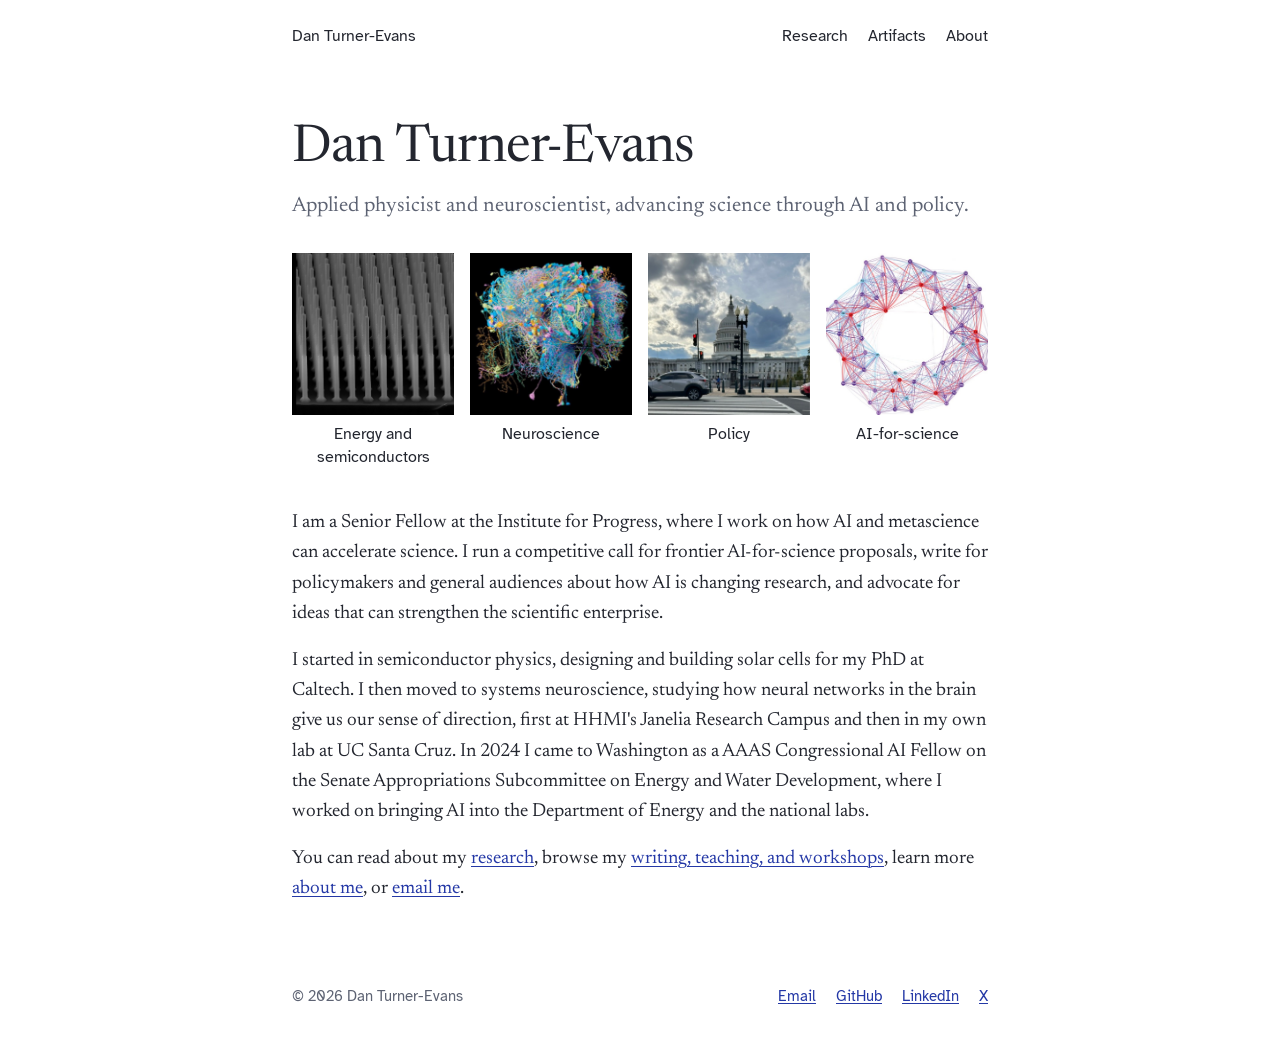
==== docs/index.html @ 0b2131c2 "Add personal website Static site for GitHub Pages, served from docs/: title page, Research (AI-for-s" ====
<!doctype html>
<html lang="en">
<head>
  <meta charset="utf-8">
  <meta name="viewport" content="width=device-width, initial-scale=1">
  <title>Dan Turner-Evans</title>
  <meta name="description" content="Dan Turner-Evans works on how AI can accelerate scientific discovery, with a background in science policy, neuroscience, and semiconductors.">
  <link rel="preconnect" href="https://fonts.googleapis.com">
  <link rel="preconnect" href="https://fonts.gstatic.com" crossorigin>
  <link rel="stylesheet" href="https://fonts.googleapis.com/css2?family=Atkinson+Hyperlegible&amp;family=Newsreader:ital,opsz,wght@0,6..72,400;0,6..72,600;1,6..72,400&amp;display=swap">
  <link rel="stylesheet" href="style.css">
</head>
<body>
  <header class="site-header">
    <div class="wrap">
      <a href="index.html">Dan Turner-Evans</a>
      <nav aria-label="Main">
        <a href="research.html">Research</a>
        <a href="artifacts.html">Artifacts</a>
        <a href="about.html">About</a>
      </nav>
    </div>
  </header>
  <main class="wrap">
    <div class="home">
      <div>
        <h1>Dan Turner-Evans</h1>
        <p class="lede">Applied physicist and neuroscientist, advancing science through AI and policy.</p>
        <ul class="fields">
          <li>
            <a href="research.html#semiconductors">
              <img src="assets/semiconductors.jpg" width="654" height="654" alt="Electron micrograph of an array of silicon microwires">
              <span>Energy and semiconductors</span>
            </a>
          </li>
          <li>
            <a href="research.html#neuroscience">
              <img src="assets/neuroscience.jpg" width="704" height="674" alt="Rendering of densely tangled neurons in bright colors on black">
              <span>Neuroscience</span>
            </a>
          </li>
          <li>
            <a href="artifacts.html">
              <img src="assets/policy.jpg" width="676" height="674" alt="The US Capitol under a cloudy sky">
              <span>Policy</span>
            </a>
          </li>
          <li>
            <a href="research.html#ai-for-science">
              <img src="assets/ai-for-science.jpg" width="797" height="730" alt="Network diagram of labeled nodes connected in a ring">
              <span>AI-for-science</span>
            </a>
          </li>
        </ul>
        <p>I am a Senior Fellow at the Institute for Progress, where I work on how AI and metascience can accelerate science. I run a competitive call for frontier AI-for-science proposals, write for policymakers and general audiences about how AI is changing research, and advocate for ideas that can strengthen the scientific enterprise.</p>
        <p>I started in semiconductor physics, designing and building solar cells for my PhD at Caltech. I then moved to systems neuroscience, studying how neural networks in the brain give us our sense of direction, first at HHMI's Janelia Research Campus and then in my own lab at UC Santa Cruz. In 2024 I came to Washington as a AAAS Congressional AI Fellow on the Senate Appropriations Subcommittee on Energy and Water Development, where I worked on bringing AI into the Department of Energy and the national labs.</p>
        <p>You can read about my <a href="research.html">research</a>, browse my <a href="artifacts.html">writing, teaching, and workshops</a>, learn more <a href="about.html">about me</a>, or <a href="mailto:dan.turner.evans@pm.me">email me</a>.</p>
      </div>
    </div>
  </main>
  <footer class="site-footer">
    <div class="wrap">
      <span>© 2026 Dan Turner-Evans</span>
      <nav aria-label="Contact">
        <a href="mailto:dan.turner.evans@pm.me">Email</a>
        <a href="https://github.com/DanTurner-Evans">GitHub</a>
        <a href="https://www.linkedin.com/in/danturnerevans/">LinkedIn</a>
        <a href="https://x.com/DanTurnerEvans">X</a>
      </nav>
    </div>
  </footer>
</body>
</html>
---- docs/style.css ----
:root {
  --paper: #ffffff;
  --ink: #23262f;
  --muted: #5d6373;
  --paint: #2438a6;
  --rule: #dfe1e8;
  --serif: "Newsreader", Georgia, "Times New Roman", serif;
  --sans: "Atkinson Hyperlegible", "Helvetica Neue", Arial, sans-serif;
}

* { box-sizing: border-box; }

html { -webkit-text-size-adjust: 100%; }

body {
  margin: 0;
  background: var(--paper);
  color: var(--ink);
  font: 400 1.1875rem/1.6 var(--serif);
}

.wrap {
  max-width: 46rem;
  margin: 0 auto;
  padding: 0 1.25rem;
}

a {
  color: var(--paint);
  text-decoration-thickness: 1px;
  text-underline-offset: 0.16em;
}

a:hover { text-decoration-thickness: 2px; }

a:focus-visible {
  outline: 2px solid var(--paint);
  outline-offset: 2px;
}

h1, h2, h3 {
  font-family: var(--serif);
  font-weight: 400;
  line-height: 1.15;
  margin: 0;
}

h1 { font-size: 3.25rem; letter-spacing: -0.015em; }
h2 { font-size: 2.25rem; letter-spacing: -0.01em; margin-top: 3rem; margin-bottom: 0.75rem; }
h3 { font-size: 1.4375rem; margin-top: 2.5rem; margin-bottom: 0.5rem; }

p { margin: 0 0 1rem; }

ul { margin: 0 0 1rem; padding-left: 1.2rem; }
li { margin-bottom: 0.5rem; }

cite { font-style: italic; }

/* Header and footer */

.site-header .wrap {
  display: flex;
  flex-wrap: wrap;
  justify-content: space-between;
  gap: 0.25rem 1.5rem;
  padding-top: 1.5rem;
  padding-bottom: 1.5rem;
  font: 400 1rem/1.5 var(--sans);
}

.site-header a { color: var(--ink); text-decoration: none; }
.site-header a:hover { color: var(--paint); }
.site-header nav { display: flex; flex-wrap: wrap; gap: 0.25rem 1.25rem; }
.site-header nav a[aria-current="page"] { color: var(--paint); }

.site-footer {
  margin-top: 5rem;
  padding-bottom: 2.5rem;
  color: var(--muted);
  font: 400 0.9375rem/1.5 var(--sans);
}

.site-footer .wrap { display: flex; flex-wrap: wrap; justify-content: space-between; gap: 0.25rem 1.5rem; }
.site-footer nav { display: flex; flex-wrap: wrap; gap: 0.25rem 1.25rem; }

/* Page openings */

.opening { margin-top: 3rem; margin-bottom: 3rem; }
.opening .lede { margin-top: 0.75rem; color: var(--muted); font-size: 1.3125rem; line-height: 1.4; }

/* Title page */

.home { margin-top: 3rem; }
.home .lede { margin: 0.75rem 0 2rem; color: var(--muted); font-size: 1.3125rem; line-height: 1.4; }

.fields {
  display: grid;
  grid-template-columns: repeat(4, 1fr);
  gap: 1rem;
  margin: 0 0 2.5rem;
  padding: 0;
  list-style: none;
}

.fields li { margin: 0; text-align: center; }
.fields a { display: block; color: var(--ink); text-decoration: none; font: 400 1rem/1.4 var(--sans); }
.fields a:hover span { color: var(--paint); text-decoration: underline; }
.fields img { display: block; width: 100%; height: auto; aspect-ratio: 1; object-fit: cover; margin-bottom: 0.5rem; }

/* About page */

.docs { margin-top: 1rem; font: 400 1rem/1.5 var(--sans); }

.album { display: grid; grid-template-columns: repeat(3, 1fr); gap: 1.5rem; }
.album figure { margin: 0; }
.album img { display: block; width: 100%; height: auto; }
.album figcaption { margin-top: 0.625rem; color: var(--muted); font: 400 0.9375rem/1.5 var(--sans); }

/* Research page */

.jump { display: flex; flex-wrap: wrap; gap: 0.25rem 1.25rem; font: 400 1rem/1.5 var(--sans); }

.field { margin-top: 4.5rem; }
.field > h2 { margin-top: 0; margin-bottom: 1.25rem; }

.plate { margin: 2.5rem 0; }
.plate img {
  display: block;
  width: 100%;
  height: auto;
}
.plate figcaption { margin-top: 0.75rem; color: var(--muted); font: 400 0.9375rem/1.5 var(--sans); }

/* Publication lists start collapsed; the summary heading toggles them. */

.pubs { margin-top: 2.5rem; }
.pubs > summary { cursor: pointer; color: var(--ink); }
.pubs > summary::marker { color: var(--paint); }
.pubs > summary h3 { display: inline; margin: 0; }
.pubs > summary:hover h3 { color: var(--paint); }
.pubs > summary:focus-visible { outline: 2px solid var(--paint); outline-offset: 4px; }
.pubs[open] > summary { margin-bottom: 0.5rem; }

/* Publication lists */

.papers { margin: 1.25rem 0 0; padding: 0; list-style: none; }
.paper { margin-bottom: 1.75rem; }

.entry { grid-column: 2; }

.entry { font-size: 1.0625rem; line-height: 1.45; }
.entry .title { display: block; font-size: 1.1875rem; line-height: 1.3; }
.entry .venue { display: block; margin-top: 0.2rem; }
.entry .authors { display: block; margin-top: 0.2rem; color: var(--muted); font-size: 1rem; }
.entry .authors b { color: var(--ink); font-weight: 600; }
.entry .links { display: flex; gap: 1rem; margin-top: 0.2rem; font: 400 0.9375rem/1.5 var(--sans); }

.note { margin-top: 1rem; color: var(--muted); font: 400 0.9375rem/1.5 var(--sans); }

/* Writing page */

.pieces { margin: 0; padding: 0; list-style: none; }
.pieces li { margin-bottom: 1.5rem; }
.pieces .title { display: block; font-size: 1.25rem; line-height: 1.3; }
.pieces .venue { display: block; margin-top: 0.15rem; color: var(--muted); font-size: 1.0625rem; }
.pieces .sub { margin: 0.5rem 0 0; padding-left: 1rem; border-left: 2px solid var(--rule); list-style: none; }
.pieces .sub li { margin: 0; color: var(--muted); font-size: 1.0625rem; }

@media (max-width: 40rem) {
  body { font-size: 1.125rem; }
  h1 { font-size: 2.625rem; }
  h2 { font-size: 1.9375rem; }
  .home { margin-top: 1.5rem; }
  .fields { grid-template-columns: repeat(2, 1fr); }
  .album { grid-template-columns: 1fr; }
}
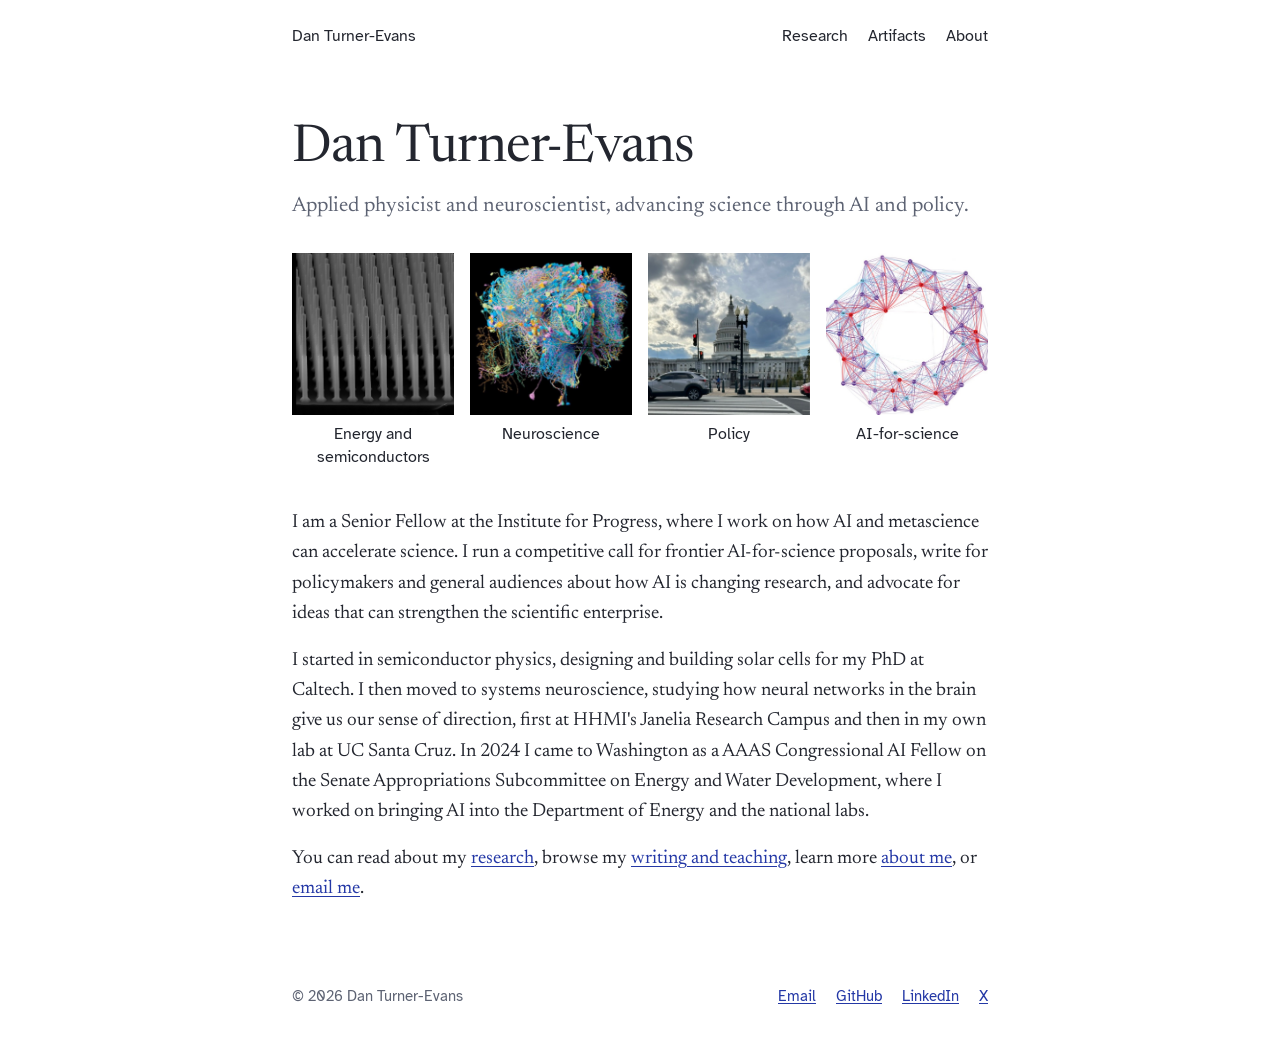
==== commit b60fbee9: "Remove workshop references from Artifacts Co-Authored-By: Claude Opus 5.5 <noreply@anthropic.com>" ====
--- a/docs/index.html
+++ b/docs/index.html
@@ -5,6 +5,16 @@
   <meta name="viewport" content="width=device-width, initial-scale=1">
   <title>Dan Turner-Evans</title>
   <meta name="description" content="Dan Turner-Evans works on how AI can accelerate scientific discovery, with a background in science policy, neuroscience, and semiconductors.">
+  <meta property="og:type" content="website">
+  <meta property="og:site_name" content="Dan Turner-Evans">
+  <meta property="og:title" content="Dan Turner-Evans">
+  <meta property="og:description" content="Dan Turner-Evans works on how AI can accelerate scientific discovery, with a background in science policy, neuroscience, and semiconductors.">
+  <meta property="og:url" content="https://danturner-evans.github.io/">
+  <meta property="og:image" content="https://danturner-evans.github.io/assets/share-card.jpg">
+  <meta property="og:image:width" content="1200">
+  <meta property="og:image:height" content="630">
+  <meta property="og:image:alt" content="Network diagram of connections between neurons in a ring">
+  <meta name="twitter:card" content="summary_large_image">
   <link rel="preconnect" href="https://fonts.googleapis.com">
   <link rel="preconnect" href="https://fonts.gstatic.com" crossorigin>
   <link rel="stylesheet" href="https://fonts.googleapis.com/css2?family=Atkinson+Hyperlegible&amp;family=Newsreader:ital,opsz,wght@0,6..72,400;0,6..72,600;1,6..72,400&amp;display=swap">
@@ -54,7 +64,7 @@
         </ul>
         <p>I am a Senior Fellow at the Institute for Progress, where I work on how AI and metascience can accelerate science. I run a competitive call for frontier AI-for-science proposals, write for policymakers and general audiences about how AI is changing research, and advocate for ideas that can strengthen the scientific enterprise.</p>
         <p>I started in semiconductor physics, designing and building solar cells for my PhD at Caltech. I then moved to systems neuroscience, studying how neural networks in the brain give us our sense of direction, first at HHMI's Janelia Research Campus and then in my own lab at UC Santa Cruz. In 2024 I came to Washington as a AAAS Congressional AI Fellow on the Senate Appropriations Subcommittee on Energy and Water Development, where I worked on bringing AI into the Department of Energy and the national labs.</p>
-        <p>You can read about my <a href="research.html">research</a>, browse my <a href="artifacts.html">writing, teaching, and workshops</a>, learn more <a href="about.html">about me</a>, or <a href="mailto:dan.turner.evans@pm.me">email me</a>.</p>
+        <p>You can read about my <a href="research.html">research</a>, browse my <a href="artifacts.html">writing and teaching</a>, learn more <a href="about.html">about me</a>, or <a href="mailto:dan.turner.evans@pm.me">email me</a>.</p>
       </div>
     </div>
   </main>
--- a/docs/style.css
+++ b/docs/style.css
@@ -121,15 +121,20 @@
 .jump { display: flex; flex-wrap: wrap; gap: 0.25rem 1.25rem; font: 400 1rem/1.5 var(--sans); }
 
 .field { margin-top: 4.5rem; }
-.field > h2 { margin-top: 0; margin-bottom: 1.25rem; }
+.field > summary { cursor: pointer; list-style: none; }
+.field > summary::-webkit-details-marker { display: none; }
+.field > summary h2 { margin: 0; }
+.field > summary:hover h2 { color: var(--paint); }
+.field > summary:focus-visible { outline: 2px solid var(--paint); outline-offset: 6px; }
+.field[open] > summary { margin-bottom: 2rem; }
 
-.plate { margin: 2.5rem 0; }
-.plate img {
-  display: block;
-  width: 100%;
-  height: auto;
-}
-.plate figcaption { margin-top: 0.75rem; color: var(--muted); font: 400 0.9375rem/1.5 var(--sans); }
+.plate { display: block; margin: 1.5rem 0 0; }
+.plate img { display: block; width: 100%; height: auto; }
+.plate .caption { display: block; margin-top: 0.75rem; color: var(--muted); font: 400 0.9375rem/1.5 var(--sans); }
+
+.toggle { display: inline-block; margin-top: 0.75rem; color: var(--paint); font: 400 1rem/1.5 var(--sans); text-decoration: underline; text-underline-offset: 0.16em; }
+.toggle::before { content: "Show more"; }
+.field[open] .toggle::before { content: "Show less"; }
 
 /* Publication lists start collapsed; the summary heading toggles them. */
 
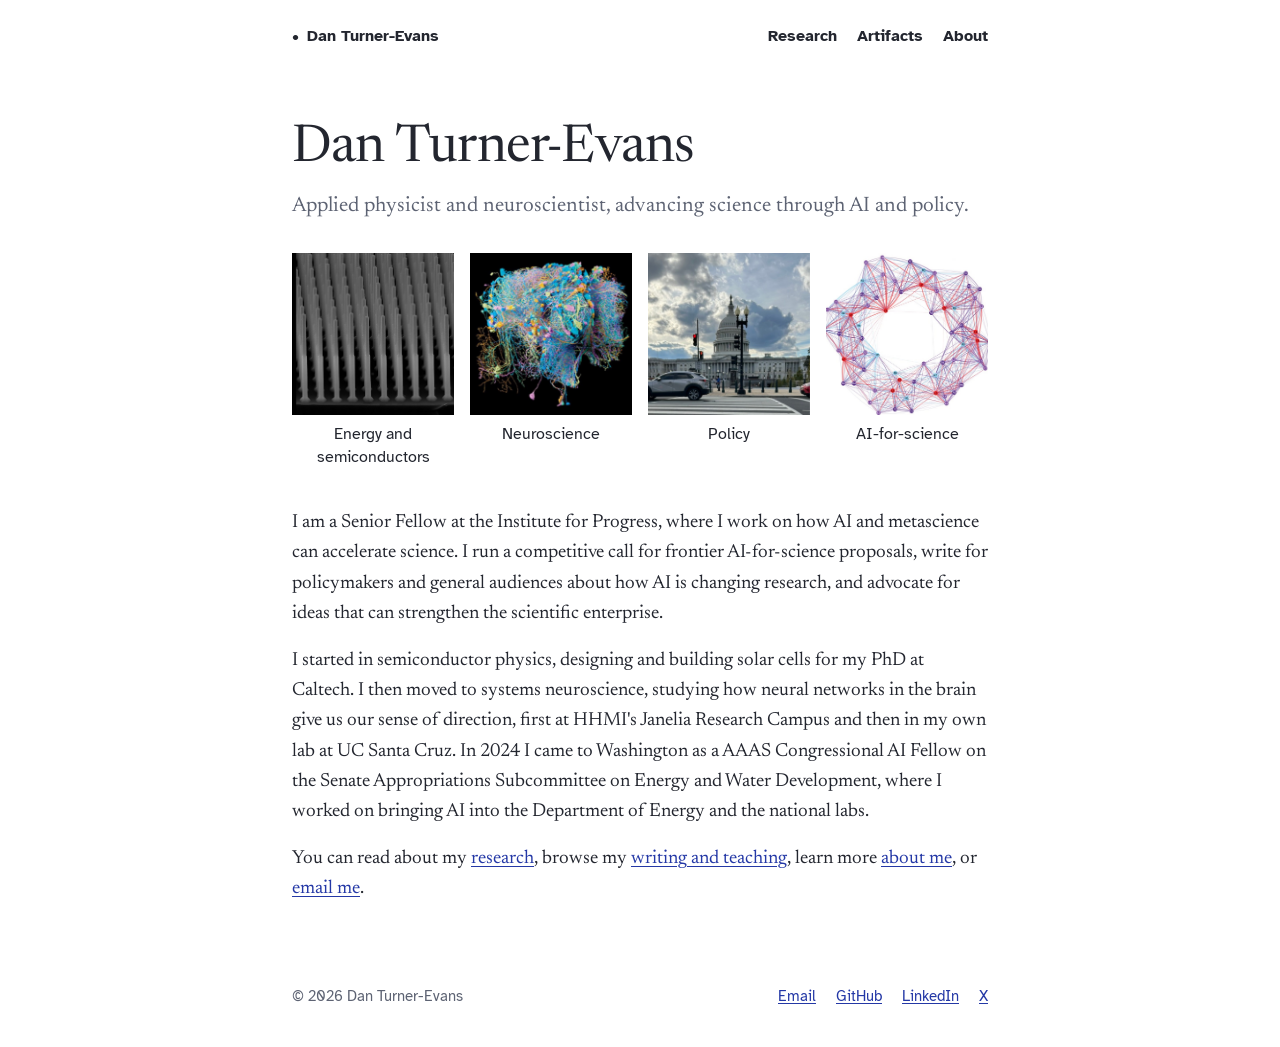
==== commit dd2310dd: "Make header text black and bold Co-Authored-By: Claude Opus 5.5 <noreply@anthropic.com>" ====
--- a/docs/index.html
+++ b/docs/index.html
@@ -17,7 +17,7 @@
   <meta name="twitter:card" content="summary_large_image">
   <link rel="preconnect" href="https://fonts.googleapis.com">
   <link rel="preconnect" href="https://fonts.gstatic.com" crossorigin>
-  <link rel="stylesheet" href="https://fonts.googleapis.com/css2?family=Atkinson+Hyperlegible&amp;family=Newsreader:ital,opsz,wght@0,6..72,400;0,6..72,600;1,6..72,400&amp;display=swap">
+  <link rel="stylesheet" href="https://fonts.googleapis.com/css2?family=Atkinson+Hyperlegible:wght@400;700&amp;family=Newsreader:ital,opsz,wght@0,6..72,400;0,6..72,600;1,6..72,400&amp;display=swap">
   <link rel="stylesheet" href="style.css">
 </head>
 <body>
--- a/docs/style.css
+++ b/docs/style.css
@@ -65,13 +65,16 @@
   gap: 0.25rem 1.5rem;
   padding-top: 1.5rem;
   padding-bottom: 1.5rem;
-  font: 400 1rem/1.5 var(--sans);
+  font: 700 1rem/1.5 var(--sans);
 }
 
 .site-header a { color: var(--ink); text-decoration: none; }
 .site-header a:hover { color: var(--paint); }
+.site-header .wrap > a::before { content: "\2022" / ""; margin-right: 0.5rem; }
 .site-header nav { display: flex; flex-wrap: wrap; gap: 0.25rem 1.25rem; }
-.site-header nav a[aria-current="page"] { color: var(--paint); }
+.site-header nav a { text-underline-offset: 0.3em; }
+.site-header nav a:hover,
+.site-header nav a[aria-current="page"] { text-decoration: underline; }
 
 .site-footer {
   margin-top: 5rem;
@@ -121,20 +124,19 @@
 .jump { display: flex; flex-wrap: wrap; gap: 0.25rem 1.25rem; font: 400 1rem/1.5 var(--sans); }
 
 .field { margin-top: 4.5rem; }
-.field > summary { cursor: pointer; list-style: none; }
-.field > summary::-webkit-details-marker { display: none; }
-.field > summary h2 { margin: 0; }
-.field > summary:hover h2 { color: var(--paint); }
-.field > summary:focus-visible { outline: 2px solid var(--paint); outline-offset: 6px; }
-.field[open] > summary { margin-bottom: 2rem; }
+/* Section images sit beside the opening text. */
+.plate { float: right; width: 50%; margin: 0.4rem 0 1rem 1.75rem; }
+.plate img { display: block; width: 100%; height: auto; }
+.plate figcaption { margin-top: 0.5rem; color: var(--muted); font: 400 0.8125rem/1.4 var(--sans); }
+.more { clear: both; }
 
-.plate { display: block; margin: 1.5rem 0 0; }
-.plate img { display: block; width: 100%; height: auto; }
-.plate .caption { display: block; margin-top: 0.75rem; color: var(--muted); font: 400 0.9375rem/1.5 var(--sans); }
-
-.toggle { display: inline-block; margin-top: 0.75rem; color: var(--paint); font: 400 1rem/1.5 var(--sans); text-decoration: underline; text-underline-offset: 0.16em; }
-.toggle::before { content: "Show more"; }
-.field[open] .toggle::before { content: "Show less"; }
+/* Each section shows its opening text; the rest starts collapsed. */
+.more > summary { display: inline-block; cursor: pointer; list-style: none; color: var(--paint); font: 400 1rem/1.5 var(--sans); text-decoration: underline; text-underline-offset: 0.16em; }
+.more > summary::-webkit-details-marker { display: none; }
+.more > summary::before { content: "Show more"; }
+.more[open] > summary::before { content: "Show less"; }
+.more > summary:hover { text-decoration-thickness: 2px; }
+.more > summary:focus-visible { outline: 2px solid var(--paint); outline-offset: 4px; }
 
 /* Publication lists start collapsed; the summary heading toggles them. */
 
@@ -178,4 +180,5 @@
   .home { margin-top: 1.5rem; }
   .fields { grid-template-columns: repeat(2, 1fr); }
   .album { grid-template-columns: 1fr; }
+  .plate { float: none; width: 100%; margin: 0 0 1.5rem; }
 }
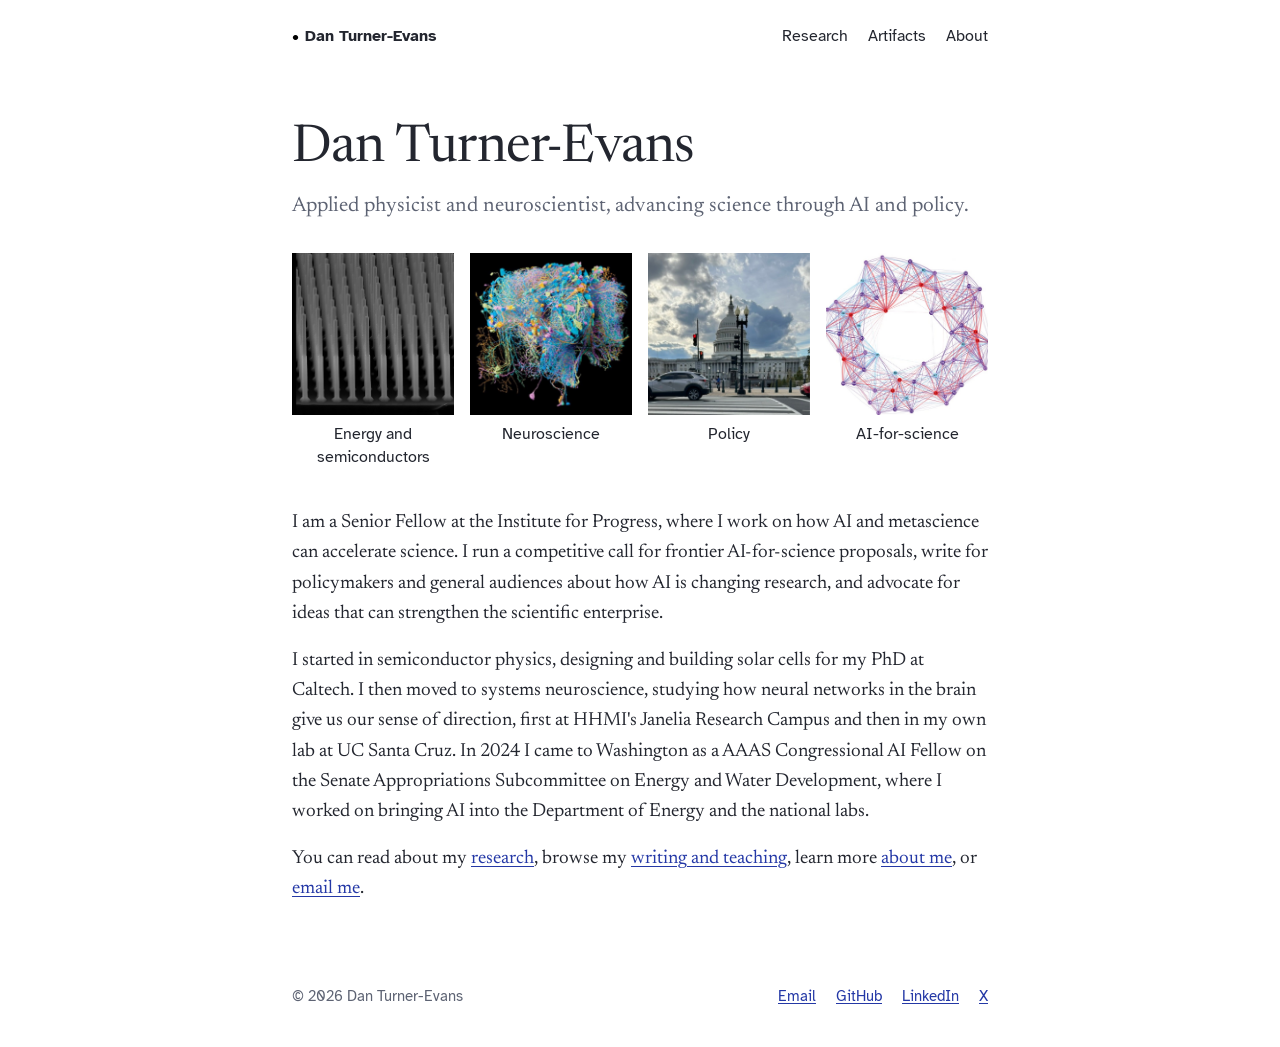
==== commit 60cd95e7: "Bold and bullet only the current page's header link Co-Authored-By: Claude Opus 5.5 <noreply@anthrop" ====
--- a/docs/index.html
+++ b/docs/index.html
@@ -23,7 +23,7 @@
 <body>
   <header class="site-header">
     <div class="wrap">
-      <a href="index.html">Dan Turner-Evans</a>
+      <a href="index.html" aria-current="page">Dan Turner-Evans</a>
       <nav aria-label="Main">
         <a href="research.html">Research</a>
         <a href="artifacts.html">Artifacts</a>
--- a/docs/style.css
+++ b/docs/style.css
@@ -65,16 +65,15 @@
   gap: 0.25rem 1.5rem;
   padding-top: 1.5rem;
   padding-bottom: 1.5rem;
-  font: 700 1rem/1.5 var(--sans);
+  font: 400 1rem/1.5 var(--sans);
 }
 
 .site-header a { color: var(--ink); text-decoration: none; }
 .site-header a:hover { color: var(--paint); }
-.site-header .wrap > a::before { content: "\2022" / ""; margin-right: 0.5rem; }
+/* The link for the page you're on is bold with a bullet. */
+.site-header a[aria-current="page"] { font-weight: 700; }
+.site-header a[aria-current="page"]::before { content: "\2022" / ""; margin-right: 0.4rem; color: #000; }
 .site-header nav { display: flex; flex-wrap: wrap; gap: 0.25rem 1.25rem; }
-.site-header nav a { text-underline-offset: 0.3em; }
-.site-header nav a:hover,
-.site-header nav a[aria-current="page"] { text-decoration: underline; }
 
 .site-footer {
   margin-top: 5rem;
